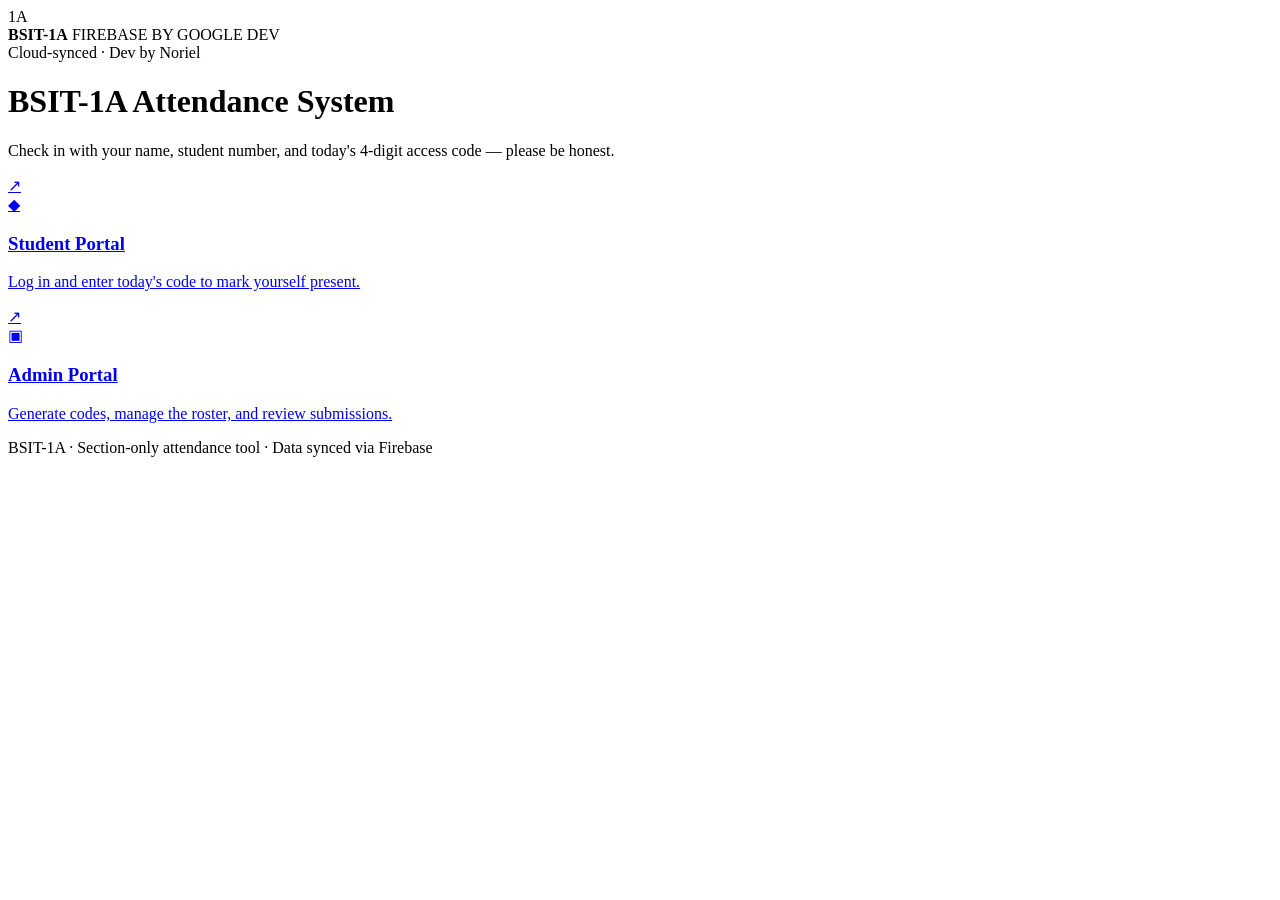
==== index.html @ 17ad3740 "Add files via upload" ====
<!DOCTYPE html>
<html lang="en">
<head>
<meta charset="UTF-8" />
<meta name="viewport" content="width=device-width, initial-scale=1.0" />
<title>BSIT-1A Attendance Webapp · Firebase Edition</title>
<link rel="stylesheet" href="css/style.css" />
</head>
<body>
  <div class="page">
    <header class="navbar">
      <div class="brand">
        <div class="brand-mark">1A</div>
        <div class="brand-text">
          <b>BSIT-1A</b>
          <span>FIREBASE BY GOOGLE DEV</span>
        </div>
      </div>
    </header>

    <main class="center-screen">
      <div class="hero">
        <div class="eyebrow">Cloud-synced · Dev by Noriel</div>
        <h1 class="fade-up">BSIT-1A <span class="accent">Attendance</span> System</h1>
        <p class="fade-up delay-1">Check in with your name, student number, and today's 4-digit access code — please be honest.</p>

        <div class="portal-grid fade-up delay-2">
          <a class="portal-card" href="student-login.html">
            <span class="arrow">↗</span>
            <div class="icon">◆</div>
            <h3>Student Portal</h3>
            <p>Log in and enter today's code to mark yourself present.</p>
          </a>
          <a class="portal-card admin" href="admin-login.html">
            <span class="arrow">↗</span>
            <div class="icon">▣</div>
            <h3>Admin Portal</h3>
            <p>Generate codes, manage the roster, and review submissions.</p>
          </a>
        </div>
      </div>
    </main>

    <div class="footer-note">BSIT-1A · Section-only attendance tool · Data synced via Firebase</div>
  </div>
</body>
</html>
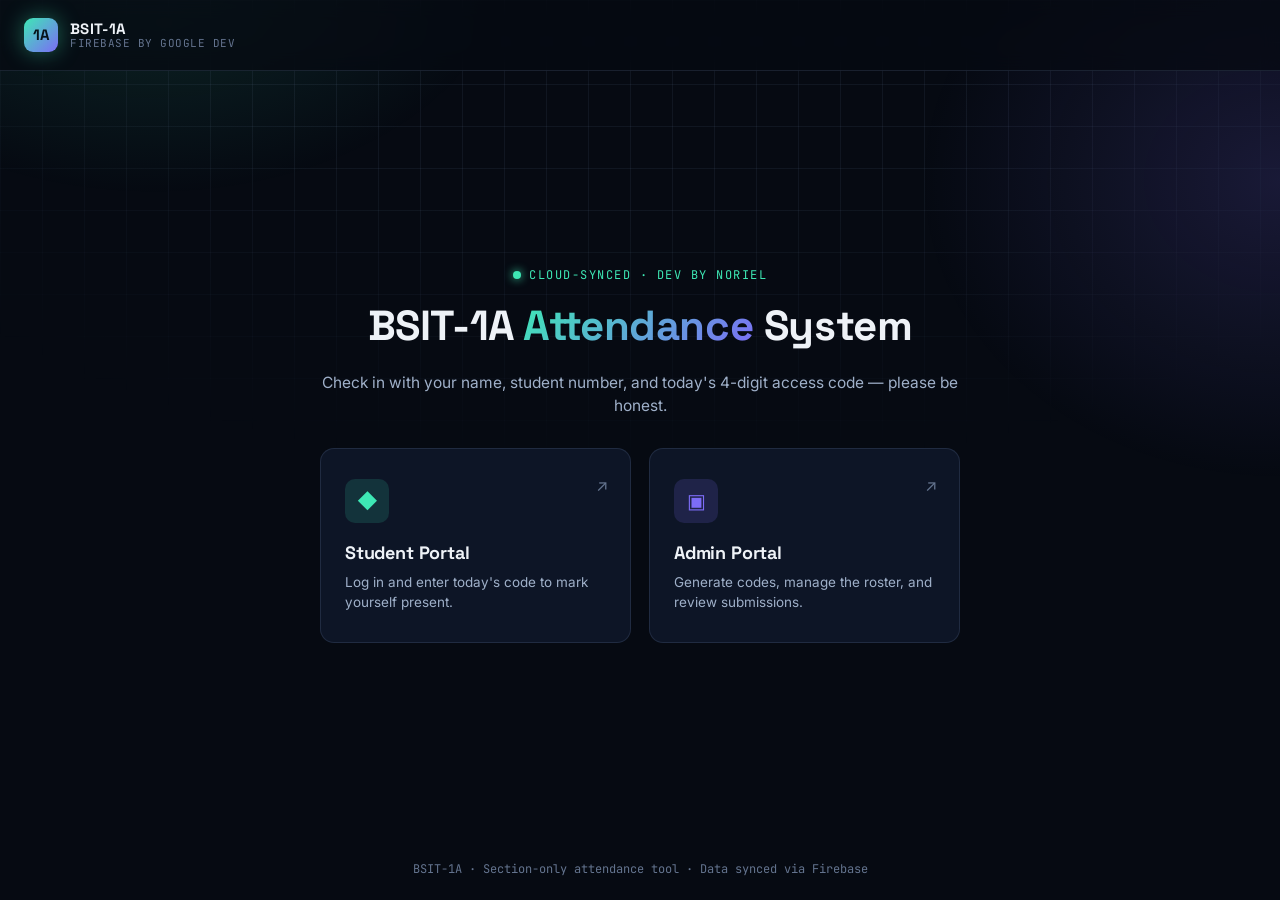
==== commit 4e5b741c: "Update stylesheet link in index.html" ====
--- a/index.html
+++ b/index.html
@@ -4,7 +4,7 @@
 <meta charset="UTF-8" />
 <meta name="viewport" content="width=device-width, initial-scale=1.0" />
 <title>BSIT-1A Attendance Webapp · Firebase Edition</title>
-<link rel="stylesheet" href="css/style.css" />
+<link rel="stylesheet" href="style.css" />
 </head>
 <body>
   <div class="page">
--- a/style.css
+++ b/style.css
@@ -0,0 +1,399 @@
+/* =========================================================================
+   BSIT-1A ATTENDANCE WEBAPP — DESIGN TOKENS
+   Theme: "Access Terminal" — dark, glassy, circuit-grid, scan-line motion.
+   ========================================================================= */
+@import url('https://fonts.googleapis.com/css2?family=Space+Grotesk:wght@500;600;700&family=Inter:wght@400;500;600&family=JetBrains+Mono:wght@400;500;700&display=swap');
+
+:root {
+  --bg-deep: #060a12;
+  --bg-panel: #0d1526;
+  --bg-panel-2: #111c33;
+  --line: rgba(148, 178, 224, 0.14);
+  --line-bright: rgba(148, 178, 224, 0.3);
+
+  --cyan: #3ee8b5;
+  --cyan-soft: rgba(62, 232, 181, 0.14);
+  --violet: #7c6cf6;
+  --violet-soft: rgba(124, 108, 246, 0.16);
+  --amber: #ffb454;
+  --danger: #ff5d7d;
+  --danger-soft: rgba(255, 93, 125, 0.14);
+
+  --text-1: #eef2f7;
+  --text-2: #9fb0c9;
+  --text-3: #64748f;
+
+  --font-display: 'Space Grotesk', sans-serif;
+  --font-body: 'Inter', sans-serif;
+  --font-mono: 'JetBrains Mono', monospace;
+
+  --radius: 14px;
+  --radius-sm: 8px;
+}
+
+* { box-sizing: border-box; }
+html { scroll-behavior: smooth; }
+
+body {
+  margin: 0;
+  min-height: 100vh;
+  background: var(--bg-deep);
+  color: var(--text-1);
+  font-family: var(--font-body);
+  line-height: 1.5;
+  position: relative;
+  overflow-x: hidden;
+}
+
+/* -------------------- ambient circuit-grid background -------------------- */
+body::before {
+  content: "";
+  position: fixed;
+  inset: 0;
+  z-index: -2;
+  background-image:
+    linear-gradient(var(--line) 1px, transparent 1px),
+    linear-gradient(90deg, var(--line) 1px, transparent 1px);
+  background-size: 42px 42px;
+  mask-image: radial-gradient(ellipse 80% 60% at 50% 0%, #000 40%, transparent 90%);
+  animation: gridDrift 26s linear infinite;
+  opacity: 0.55;
+}
+@keyframes gridDrift {
+  from { background-position: 0 0, 0 0; }
+  to { background-position: 42px 84px, 84px 42px; }
+}
+body::after {
+  content: "";
+  position: fixed;
+  inset: 0;
+  z-index: -3;
+  background:
+    radial-gradient(600px 400px at 12% -5%, var(--cyan-soft), transparent 60%),
+    radial-gradient(600px 500px at 100% 20%, var(--violet-soft), transparent 60%);
+}
+
+a { color: inherit; text-decoration: none; }
+button { font-family: inherit; }
+::selection { background: var(--cyan); color: #061310; }
+
+::-webkit-scrollbar { width: 10px; }
+::-webkit-scrollbar-track { background: transparent; }
+::-webkit-scrollbar-thumb { background: var(--bg-panel-2); border-radius: 8px; }
+
+:focus-visible {
+  outline: 2px solid var(--cyan);
+  outline-offset: 2px;
+  border-radius: 4px;
+}
+
+/* -------------------------------- layout --------------------------------- */
+.page { min-height: 100vh; display: flex; flex-direction: column; }
+.wrap { width: 100%; max-width: 1120px; margin: 0 auto; padding: 0 24px; }
+.center-screen {
+  flex: 1;
+  display: flex;
+  align-items: center;
+  justify-content: center;
+  padding: 32px 20px;
+}
+
+/* --------------------------------- navbar --------------------------------- */
+.navbar {
+  display: flex;
+  align-items: center;
+  justify-content: space-between;
+  padding: 18px 24px;
+  border-bottom: 1px solid var(--line);
+  background: rgba(6, 10, 18, 0.75);
+  backdrop-filter: blur(10px);
+  position: sticky;
+  top: 0;
+  z-index: 50;
+}
+.brand { display: flex; align-items: center; gap: 12px; font-family: var(--font-display); }
+.brand-mark {
+  width: 34px; height: 34px; border-radius: 9px;
+  background: linear-gradient(135deg, var(--cyan), var(--violet));
+  display: flex; align-items: center; justify-content: center;
+  font-weight: 700; color: #06131a; font-size: 15px;
+  box-shadow: 0 0 22px rgba(62, 232, 181, 0.4);
+  flex-shrink: 0;
+}
+.brand-text { display: flex; flex-direction: column; line-height: 1.15; }
+.brand-text b { font-size: 15px; letter-spacing: 0.3px; }
+.brand-text span { font-size: 11px; color: var(--text-3); font-family: var(--font-mono); letter-spacing: 0.5px; }
+.nav-actions { display: flex; align-items: center; gap: 10px; }
+
+/* -------------------------------- buttons ---------------------------------- */
+.btn {
+  --shadow-color: var(--cyan);
+  display: inline-flex; align-items: center; justify-content: center; gap: 8px;
+  padding: 12px 22px;
+  border-radius: var(--radius-sm);
+  border: 1px solid var(--line-bright);
+  background: var(--bg-panel-2);
+  color: var(--text-1);
+  font-weight: 600;
+  font-size: 14.5px;
+  cursor: pointer;
+  transition: transform 0.18s ease, box-shadow 0.18s ease, border-color 0.18s ease, background 0.18s ease;
+  position: relative;
+}
+.btn:hover { transform: translateY(-2px); border-color: var(--cyan); box-shadow: 0 8px 24px -8px var(--shadow-color); }
+.btn:active { transform: translateY(0); }
+.btn-primary {
+  background: linear-gradient(135deg, var(--cyan), #21b98f);
+  color: #06131a;
+  border: none;
+}
+.btn-primary:hover { box-shadow: 0 10px 28px -8px rgba(62, 232, 181, 0.55); }
+.btn-violet { background: linear-gradient(135deg, var(--violet), #5b48d9); color: #fff; border: none; --shadow-color: var(--violet); }
+.btn-ghost { background: transparent; }
+.btn-danger { background: var(--danger-soft); border-color: rgba(255, 93, 125, 0.4); color: var(--danger); }
+.btn-danger:hover { box-shadow: 0 8px 24px -8px rgba(255, 93, 125, 0.5); border-color: var(--danger); }
+.btn-block { width: 100%; }
+.btn-sm { padding: 8px 14px; font-size: 13px; }
+.btn[disabled] { opacity: 0.5; cursor: not-allowed; transform: none; box-shadow: none; }
+
+/* --------------------------------- cards ----------------------------------- */
+.panel {
+  background: linear-gradient(180deg, rgba(17, 28, 51, 0.75), rgba(13, 21, 38, 0.75));
+  border: 1px solid var(--line);
+  border-radius: var(--radius);
+  backdrop-filter: blur(14px);
+  padding: 26px;
+}
+.panel-tight { padding: 18px; }
+
+/* -------------------------------- typography --------------------------------- */
+h1, h2, h3 { font-family: var(--font-display); margin: 0 0 8px; letter-spacing: -0.01em; }
+h1 { font-size: 34px; }
+h2 { font-size: 22px; }
+h3 { font-size: 16px; }
+p { color: var(--text-2); margin: 0 0 12px; }
+.eyebrow {
+  font-family: var(--font-mono);
+  font-size: 12px;
+  letter-spacing: 1.5px;
+  text-transform: uppercase;
+  color: var(--cyan);
+  display: flex;
+  align-items: center;
+  gap: 8px;
+  margin-bottom: 10px;
+}
+.eyebrow::before { content: ""; width: 8px; height: 8px; border-radius: 50%; background: var(--cyan); box-shadow: 0 0 10px var(--cyan); animation: pulseDot 1.8s ease-in-out infinite; }
+@keyframes pulseDot { 0%, 100% { opacity: 1; } 50% { opacity: 0.35; } }
+
+/* --------------------------------- forms ---------------------------------- */
+.field { margin-bottom: 18px; }
+.field label {
+  display: block;
+  font-size: 12.5px;
+  font-weight: 600;
+  color: var(--text-2);
+  margin-bottom: 7px;
+  letter-spacing: 0.3px;
+}
+.field input, .field textarea {
+  width: 100%;
+  padding: 13px 14px;
+  border-radius: var(--radius-sm);
+  border: 1px solid var(--line-bright);
+  background: rgba(6, 10, 18, 0.6);
+  color: var(--text-1);
+  font-family: var(--font-body);
+  font-size: 15px;
+  transition: border-color 0.15s ease, box-shadow 0.15s ease;
+}
+.field textarea { resize: vertical; min-height: 96px; font-family: var(--font-body); }
+.field input:focus, .field textarea:focus {
+  outline: none;
+  border-color: var(--cyan);
+  box-shadow: 0 0 0 3px var(--cyan-soft);
+}
+.field small { display: block; margin-top: 6px; color: var(--text-3); font-size: 12px; }
+.code-input {
+  font-family: var(--font-mono);
+  letter-spacing: 14px;
+  font-size: 28px;
+  text-align: center;
+  padding-left: 24px;
+}
+
+.alert {
+  padding: 12px 14px;
+  border-radius: var(--radius-sm);
+  font-size: 13.5px;
+  margin-bottom: 16px;
+  border: 1px solid transparent;
+  display: flex;
+  align-items: center;
+  gap: 8px;
+}
+.alert-error { background: var(--danger-soft); border-color: rgba(255, 93, 125, 0.35); color: #ff9fb2; }
+.alert-success { background: var(--cyan-soft); border-color: rgba(62, 232, 181, 0.35); color: var(--cyan); }
+
+/* -------------------------------- badges/status ----------------------------- */
+.badge {
+  display: inline-flex; align-items: center; gap: 6px;
+  font-family: var(--font-mono);
+  font-size: 11.5px;
+  padding: 4px 10px;
+  border-radius: 100px;
+  border: 1px solid var(--line-bright);
+  color: var(--text-2);
+}
+.badge-present { color: var(--cyan); border-color: rgba(62, 232, 181, 0.35); background: var(--cyan-soft); }
+.badge-pending { color: var(--amber); border-color: rgba(255, 180, 84, 0.35); background: rgba(255, 180, 84, 0.12); }
+.badge-reviewed { color: var(--text-3); }
+.dot { width: 6px; height: 6px; border-radius: 50%; background: currentColor; }
+
+/* --------------------------------- tables ----------------------------------- */
+.table-wrap { overflow-x: auto; }
+table { width: 100%; border-collapse: collapse; font-size: 14px; }
+th, td { text-align: left; padding: 12px 14px; white-space: nowrap; }
+thead th {
+  font-family: var(--font-mono);
+  font-size: 11px;
+  text-transform: uppercase;
+  letter-spacing: 0.6px;
+  color: var(--text-3);
+  border-bottom: 1px solid var(--line);
+}
+tbody tr { border-bottom: 1px solid var(--line); transition: background 0.15s ease; }
+tbody tr:hover { background: rgba(148, 178, 224, 0.05); }
+tbody tr:last-child { border-bottom: none; }
+.mono { font-family: var(--font-mono); }
+.empty-row td { color: var(--text-3); text-align: center; padding: 30px; }
+
+/* --------------------------------- tabs ------------------------------------- */
+.tabs { display: flex; gap: 6px; flex-wrap: wrap; margin-bottom: 22px; border-bottom: 1px solid var(--line); padding-bottom: 0; }
+.tab {
+  padding: 10px 16px;
+  font-size: 13.5px;
+  font-weight: 600;
+  color: var(--text-3);
+  cursor: pointer;
+  border-bottom: 2px solid transparent;
+  transition: color 0.15s ease, border-color 0.15s ease;
+  user-select: none;
+}
+.tab:hover { color: var(--text-1); }
+.tab.active { color: var(--cyan); border-color: var(--cyan); }
+.tab-panel { display: none; animation: fadeUp 0.35s ease; }
+.tab-panel.active { display: block; }
+
+/* -------------------------------- stat grid --------------------------------- */
+.stat-grid { display: grid; grid-template-columns: repeat(auto-fit, minmax(160px, 1fr)); gap: 14px; margin-bottom: 22px; }
+.stat-card { padding: 18px; border-radius: var(--radius); border: 1px solid var(--line); background: var(--bg-panel); position: relative; overflow: hidden; }
+.stat-card .num { font-family: var(--font-display); font-size: 30px; font-weight: 700; }
+.stat-card .label { font-size: 12px; color: var(--text-3); font-family: var(--font-mono); text-transform: uppercase; letter-spacing: 0.5px; }
+
+/* --------------------------------- animations -------------------------------- */
+@keyframes fadeUp { from { opacity: 0; transform: translateY(10px); } to { opacity: 1; transform: translateY(0); } }
+.fade-up { animation: fadeUp 0.5s ease both; }
+.delay-1 { animation-delay: 0.08s; }
+.delay-2 { animation-delay: 0.16s; }
+.delay-3 { animation-delay: 0.24s; }
+
+/* --------------------------------- landing ----------------------------------- */
+.hero { text-align: center; max-width: 640px; margin: 0 auto; }
+.hero .eyebrow { justify-content: center; }
+.hero h1 { font-size: 42px; margin-bottom: 14px; }
+.hero h1 .accent { background: linear-gradient(135deg, var(--cyan), var(--violet)); -webkit-background-clip: text; background-clip: text; color: transparent; }
+.hero p { font-size: 15.5px; margin-bottom: 30px; }
+.portal-grid { display: grid; grid-template-columns: 1fr 1fr; gap: 18px; margin-top: 8px; }
+.portal-card {
+  padding: 30px 24px;
+  border-radius: var(--radius);
+  border: 1px solid var(--line);
+  background: var(--bg-panel);
+  text-align: left;
+  cursor: pointer;
+  transition: transform 0.25s ease, border-color 0.25s ease, box-shadow 0.25s ease;
+  position: relative;
+  overflow: hidden;
+}
+.portal-card:hover { transform: translateY(-4px); border-color: var(--cyan); box-shadow: 0 20px 40px -20px rgba(62, 232, 181, 0.35); }
+.portal-card .icon {
+  width: 44px; height: 44px; border-radius: 10px;
+  display: flex; align-items: center; justify-content: center;
+  background: var(--cyan-soft); color: var(--cyan);
+  margin-bottom: 16px; font-size: 20px;
+}
+.portal-card.admin .icon { background: var(--violet-soft); color: var(--violet); }
+.portal-card.admin:hover { border-color: var(--violet); box-shadow: 0 20px 40px -20px rgba(124, 108, 246, 0.35); }
+.portal-card h3 { font-size: 18px; margin-bottom: 6px; }
+.portal-card p { font-size: 13.5px; margin: 0; }
+.portal-card .arrow { position: absolute; top: 24px; right: 22px; color: var(--text-3); transition: transform 0.25s ease, color 0.25s ease; }
+.portal-card:hover .arrow { transform: translate(3px, -3px); color: var(--cyan); }
+
+/* ------------------------------- badge / scan card ---------------------------- */
+.scan-card {
+  position: relative;
+  padding: 34px 30px;
+  border-radius: 18px;
+  border: 1px solid var(--line-bright);
+  background: linear-gradient(160deg, rgba(17, 28, 51, 0.9), rgba(9, 14, 26, 0.9));
+  overflow: hidden;
+  text-align: center;
+}
+.scan-card::before {
+  content: "";
+  position: absolute;
+  left: 0; right: 0; height: 2px;
+  background: linear-gradient(90deg, transparent, var(--cyan), transparent);
+  box-shadow: 0 0 14px var(--cyan);
+  animation: scanline 2.6s ease-in-out infinite;
+}
+@keyframes scanline { 0% { top: 0; opacity: 0; } 10% { opacity: 1; } 90% { opacity: 1; } 100% { top: 100%; opacity: 0; } }
+.scan-card .code-display {
+  font-family: var(--font-mono);
+  font-size: 56px;
+  font-weight: 700;
+  letter-spacing: 14px;
+  color: var(--cyan);
+  text-shadow: 0 0 24px rgba(62, 232, 181, 0.55);
+  margin: 10px 0;
+}
+.scan-card .meta { color: var(--text-3); font-family: var(--font-mono); font-size: 12px; }
+
+/* --------------------------------- misc --------------------------------- */
+.split { display: grid; grid-template-columns: 1.1fr 0.9fr; gap: 22px; }
+.stack { display: flex; flex-direction: column; gap: 16px; }
+.row-between { display: flex; align-items: center; justify-content: space-between; gap: 12px; flex-wrap: wrap; }
+.muted { color: var(--text-3); font-size: 13px; }
+.divider { height: 1px; background: var(--line); margin: 20px 0; border: none; }
+.list-item {
+  padding: 16px 18px;
+  border: 1px solid var(--line);
+  border-radius: var(--radius-sm);
+  background: rgba(148, 178, 224, 0.03);
+  margin-bottom: 12px;
+}
+.list-item:last-child { margin-bottom: 0; }
+.list-item .row-between { margin-bottom: 6px; }
+.log-feed { font-family: var(--font-mono); font-size: 12.5px; color: var(--text-2); max-height: 220px; overflow-y: auto; }
+.log-feed div { padding: 5px 0; border-bottom: 1px dashed var(--line); animation: fadeUp 0.4s ease; }
+.log-feed div:last-child { border-bottom: none; }
+.log-feed .ok { color: var(--cyan); }
+
+.footer-note { text-align: center; padding: 22px; color: var(--text-3); font-size: 12px; font-family: var(--font-mono); }
+
+/* -------------------------------- responsive --------------------------------- */
+@media (max-width: 760px) {
+  .split { grid-template-columns: 1fr; }
+  .portal-grid { grid-template-columns: 1fr; }
+  .hero h1 { font-size: 30px; }
+  .scan-card .code-display { font-size: 40px; letter-spacing: 8px; }
+  .code-input { letter-spacing: 8px; font-size: 22px; padding-left: 0; }
+  h1 { font-size: 26px; }
+  .navbar { padding: 14px 16px; }
+  .panel { padding: 18px; }
+}
+
+@media (prefers-reduced-motion: reduce) {
+  *, *::before, *::after { animation-duration: 0.01ms !important; animation-iteration-count: 1 !important; transition-duration: 0.01ms !important; }
+}
